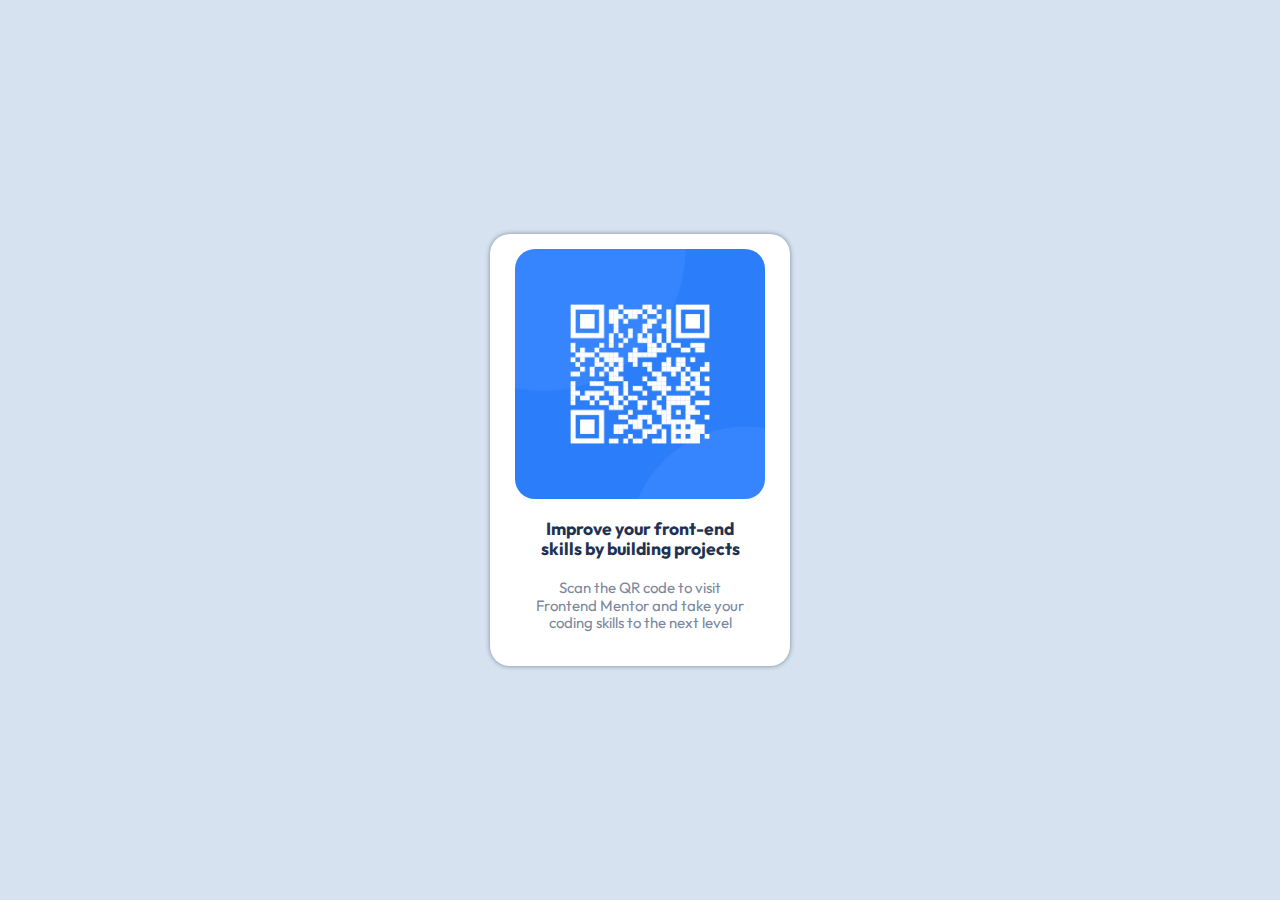
==== index.html @ c2ec1257 "finish qr code" ====
<!DOCTYPE html>
<html lang="es">
<head>
    <meta charset="UTF-8">
    <meta http-equiv="X-UA-Compatible" content="IE=edge">
    <meta name="viewport" content="width=device-width, initial-scale=1.0">
    <title>QR CODE</title>
    <link rel="preconnect" href="https://fonts.googleapis.com">
    <link rel="preconnect" href="https://fonts.gstatic.com" crossorigin>
    <link href="https://fonts.googleapis.com/css2?family=Outfit:wght@400;700&display=swap" rel="stylesheet"> 
    <link rel="stylesheet" href="css/normalize.css">
    <link rel="stylesheet" href="css/style.css">
</head>
<body>
    <article class="card">
        <section class="card__img">
            <img src="images/image-qr-code.png" alt="qr code">
        </section>
        <section class="card__info">
            <h3 class="card__info__title">Improve your front-end skills by building projects</h3>
            <p class="card__info__paragraph">Scan the QR code to visit Frontend Mentor and take your coding skills to the next level</p>
        </section>
    </article>
</body>
</html>
---- css/style.css ----
/*# Front-end Style Guide

## Layout

The designs were created to the following widths:

- Mobile: 375px
- Desktop: 1440px

## Colors

- White: hsl(0, 0%, 100%)
- Light gray: hsl(212, 45%, 89%)
- Grayish blue: hsl(220, 15%, 55%)
- Dark blue: hsl(218, 44%, 22%)

## Typography

### Body Copy

- Font size (paragraph): 15px

### Font

- Family: [Outfit](https://fonts.google.com/specimen/Outfit)
- Weights: 400, 700
*/
html{
    box-sizing: border-box;
}

*, *:before, *:after {
    box-sizing: inherit;
}
  
body{
    background-color: hsl(212, 45%, 89%);
    font-family: 'Outfit', sans-serif;
    font-size: 15px;
    height: 100vh;

    display: flex;
    justify-content: center;
    align-items: center;
}

.card{
    background-color:  hsl(0, 0%, 100%);
    padding: 15px;
    box-shadow: 0 0 5px 0 lightslategrey;
    display: flex;
    flex-direction: column;
    justify-content: center;
    align-items: center;
    flex-basis: 300px;
}

.card,
.card__img img{
    border-radius: 20px;
}

.card__img img{
    width: 250px;
    margin-bottom: 20px;
}

.card__info{
    width: 220px;
    text-align: center;
}

.card__info__title,
.card__info__paragraph{
    margin-bottom: 20px;
}

.card__info__title{
    color: hsl(218, 44%, 22%);
    font-weight: 700;
}

.card__info__paragraph{
    color: hsl(220, 15%, 55%);
    font-weight: 400;
}
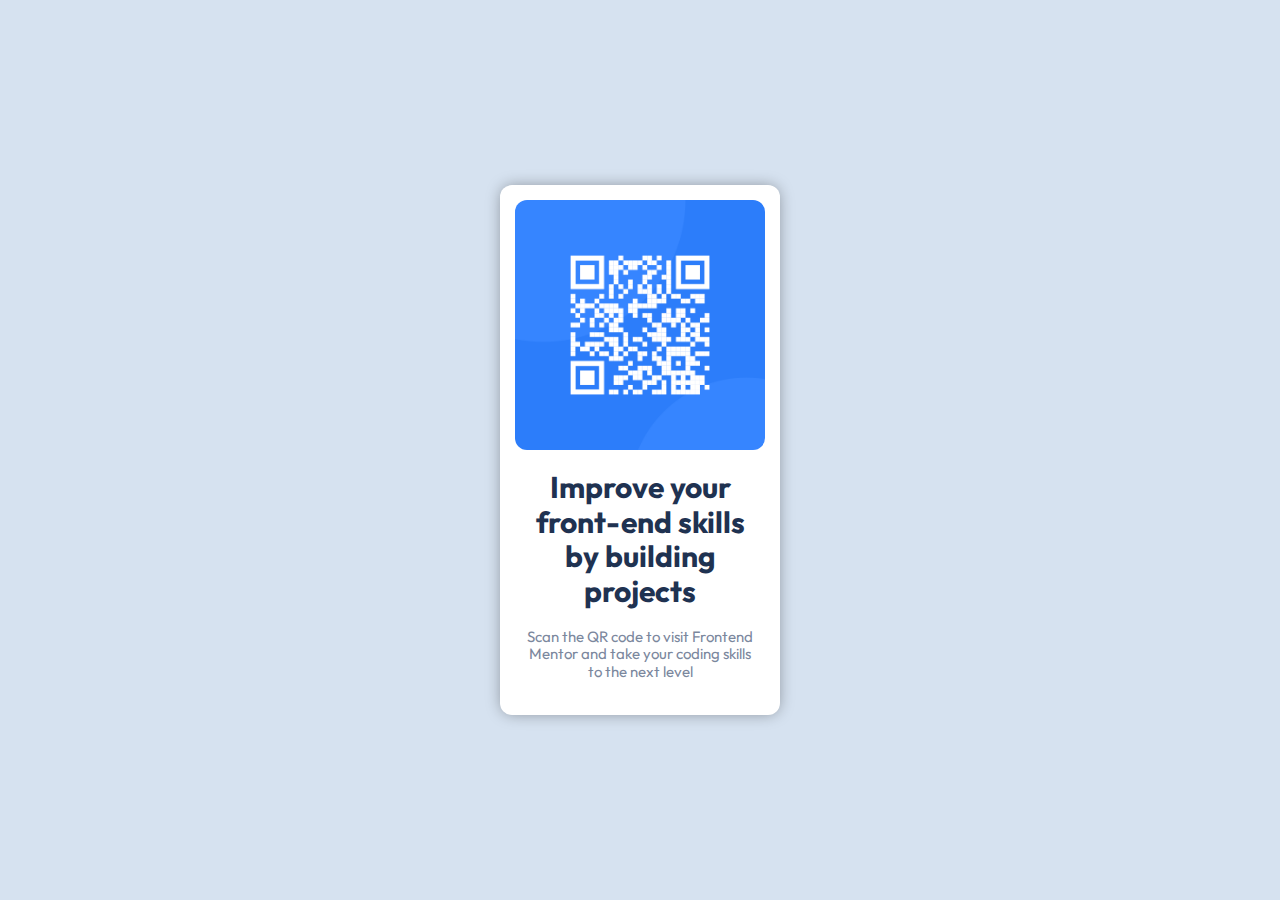
==== commit c7e9b80a: "correciones de accesibilidad" ====
--- a/index.html
+++ b/index.html
@@ -12,14 +12,14 @@
     <link rel="stylesheet" href="css/style.css">
 </head>
 <body>
-    <article class="card">
-        <section class="card__img">
+    <div class="card">
+        <div class="card__img">
             <img src="images/image-qr-code.png" alt="qr code">
-        </section>
-        <section class="card__info">
-            <h3 class="card__info__title">Improve your front-end skills by building projects</h3>
+        </div>
+        <div class="card__info">
+            <h1 class="card__info__title">Improve your front-end skills by building projects</h1>
             <p class="card__info__paragraph">Scan the QR code to visit Frontend Mentor and take your coding skills to the next level</p>
-        </section>
-    </article>
+        </div>
+    </div>
 </body>
 </html>--- a/css/style.css
+++ b/css/style.css
@@ -1,30 +1,3 @@
-/*# Front-end Style Guide
-
-## Layout
-
-The designs were created to the following widths:
-
-- Mobile: 375px
-- Desktop: 1440px
-
-## Colors
-
-- White: hsl(0, 0%, 100%)
-- Light gray: hsl(212, 45%, 89%)
-- Grayish blue: hsl(220, 15%, 55%)
-- Dark blue: hsl(218, 44%, 22%)
-
-## Typography
-
-### Body Copy
-
-- Font size (paragraph): 15px
-
-### Font
-
-- Family: [Outfit](https://fonts.google.com/specimen/Outfit)
-- Weights: 400, 700
-*/
 html{
     box-sizing: border-box;
 }
@@ -47,17 +20,16 @@
 .card{
     background-color:  hsl(0, 0%, 100%);
     padding: 15px;
-    box-shadow: 0 0 5px 0 lightslategrey;
+    box-shadow: 0 0 16px -2px rgba(0, 0, 0, 0.4);
     display: flex;
     flex-direction: column;
     justify-content: center;
     align-items: center;
-    flex-basis: 300px;
 }
 
 .card,
 .card__img img{
-    border-radius: 20px;
+    border-radius: 12px;
 }
 
 .card__img img{
@@ -66,7 +38,7 @@
 }
 
 .card__info{
-    width: 220px;
+    width: 230px;
     text-align: center;
 }
 
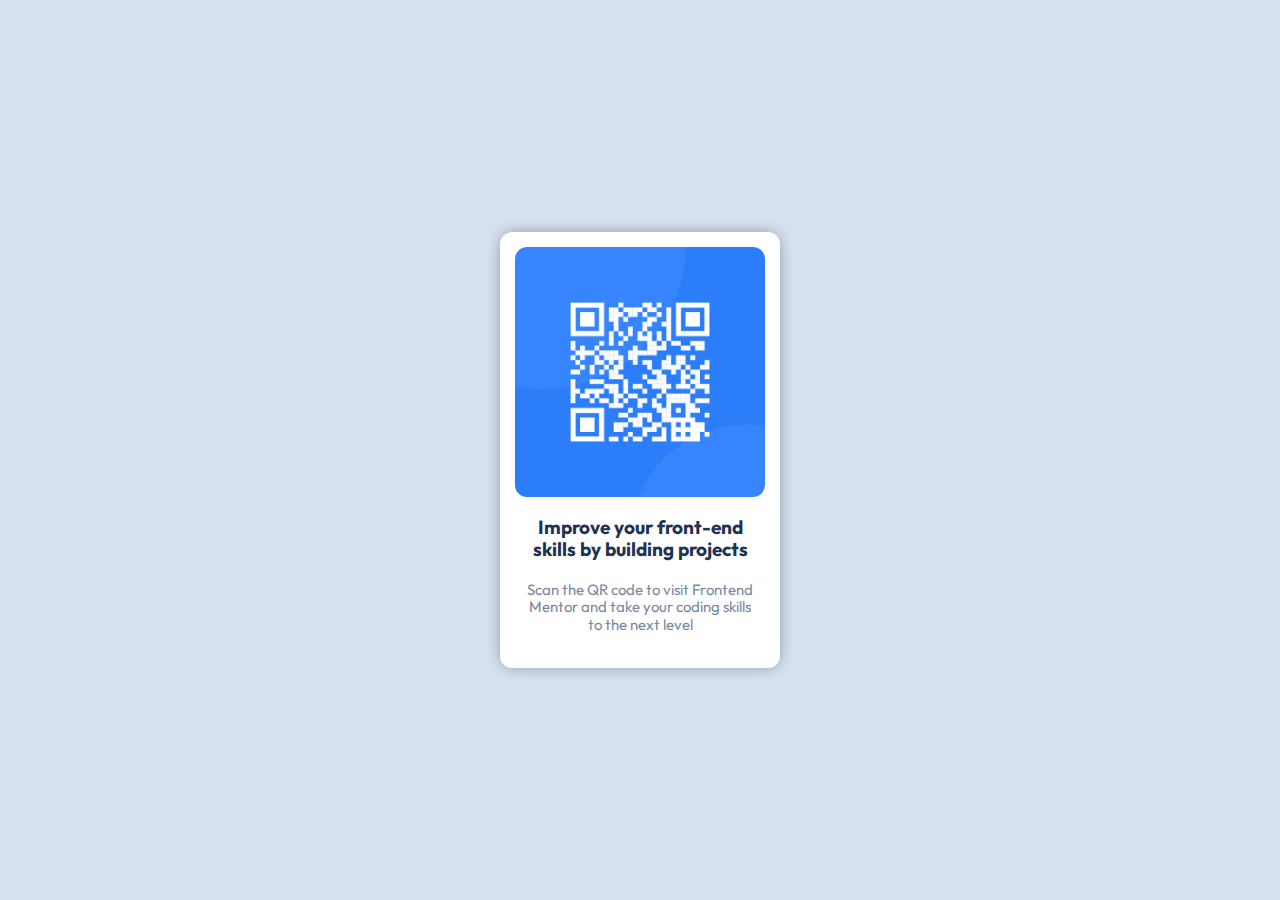
==== commit f58dc093: "cambio al h1" ====
--- a/index.html
+++ b/index.html
@@ -1,5 +1,5 @@
 <!DOCTYPE html>
-<html lang="es">
+<html lang="en">
 <head>
     <meta charset="UTF-8">
     <meta http-equiv="X-UA-Compatible" content="IE=edge">
@@ -12,7 +12,7 @@
     <link rel="stylesheet" href="css/style.css">
 </head>
 <body>
-    <div class="card">
+    <div role="card" class="card">
         <div class="card__img">
             <img src="images/image-qr-code.png" alt="qr code">
         </div>
--- a/css/style.css
+++ b/css/style.css
@@ -50,6 +50,7 @@
 .card__info__title{
     color: hsl(218, 44%, 22%);
     font-weight: 700;
+    font-size: 1.27em;
 }
 
 .card__info__paragraph{
